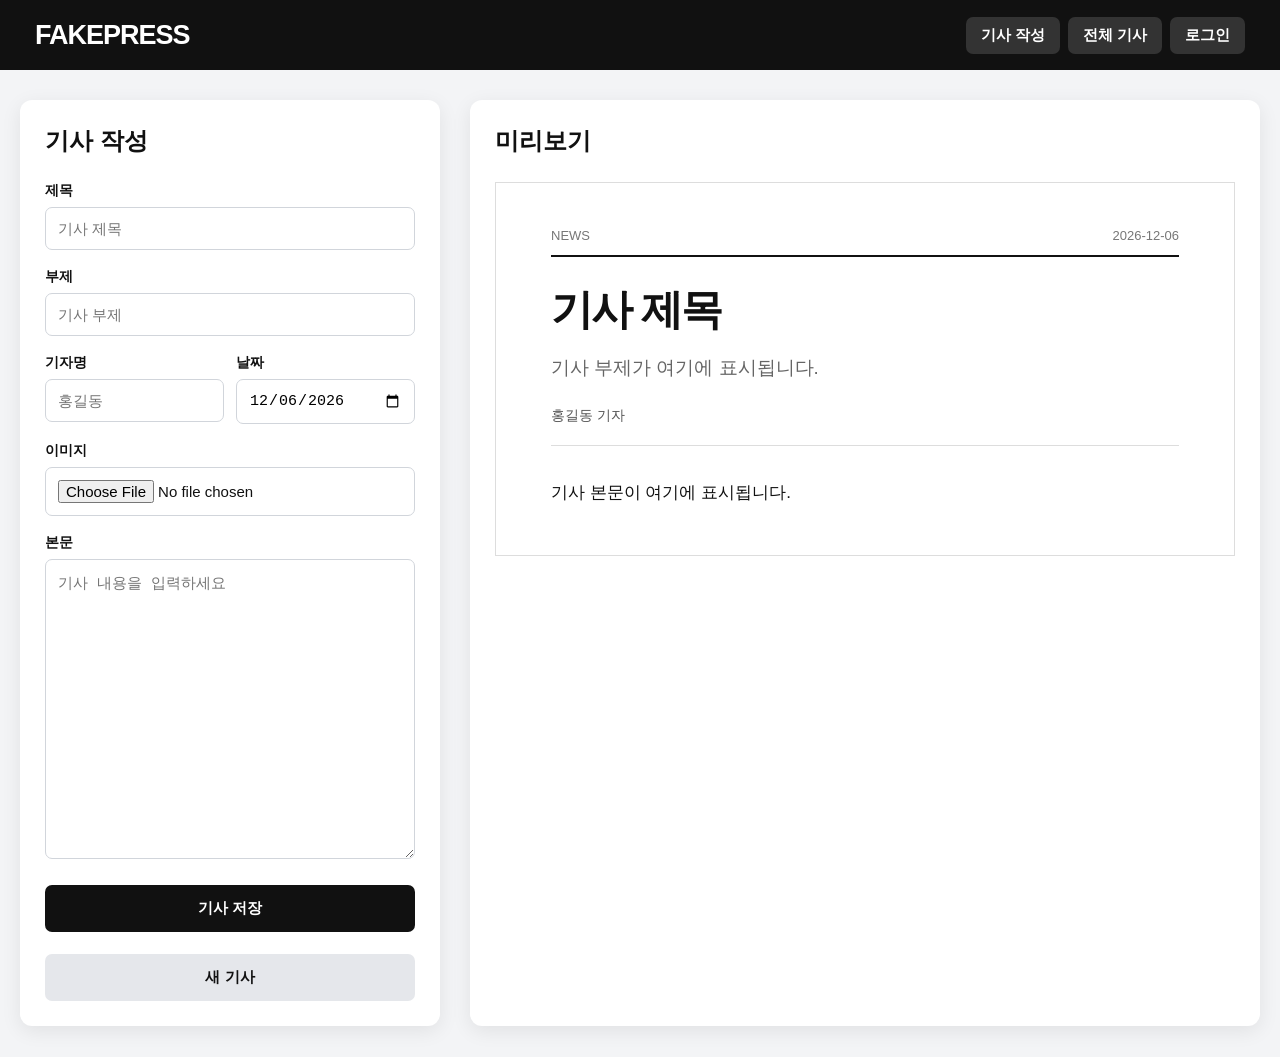
==== frontend/index.html @ 0c84606c "Initial FAKEPRESS" ====
<!DOCTYPE html>
<html lang="ko">

<head>

  <meta charset="UTF-8">

  <meta
    name="viewport"
    content="width=device-width, initial-scale=1.0"
  >

  <title>FAKEPRESS</title>

  <link
    rel="stylesheet"
    href="style.css"
  >

</head>


<body>


<header>

  <div class="logo">
    FAKEPRESS
  </div>


  <nav>

    <button onclick="showEditor()">
      기사 작성
    </button>

    <button onclick="showArticles()">
      전체 기사
    </button>

    <button
      onclick="showLogin()"
      id="loginButton"
    >
      로그인
    </button>

    <!-- 관리자에게만 표시 -->
    <button
      id="adminButton"
      onclick="location.href='admin.html'"
      style="display:none;"
    >
      관리자
    </button>

  </nav>

</header>


<main class="container">


  <!-- =========================
       로그인
  ========================== -->

  <section
    id="loginPage"
    hidden
  >

    <div class="login-box">

      <h2>
        FAKEPRESS 로그인
      </h2>


      <label>
        닉네임
      </label>

      <input
        id="loginNickname"
        type="text"
        placeholder="닉네임"
        maxlength="20"
      >


      <label>
        비밀번호
      </label>

      <input
        id="loginPassword"
        type="password"
        placeholder="비밀번호"
      >


      <button onclick="login()">
        로그인
      </button>


      <button
        class="secondary"
        onclick="registerUser()"
      >
        회원가입
      </button>

    </div>

  </section>


  <!-- =========================
       기사 작성
  ========================== -->

  <section id="editorPage">

    <div class="editor">

      <h2 id="editorTitle">
        기사 작성
      </h2>


      <label>
        제목
      </label>

      <input
        id="title"
        type="text"
        placeholder="기사 제목"
      >


      <label>
        부제
      </label>

      <input
        id="subtitle"
        type="text"
        placeholder="기사 부제"
      >


      <div class="row">

        <div>

          <label>
            기자명
          </label>

          <input
            id="author"
            type="text"
            placeholder="홍길동"
          >

        </div>


        <div>

          <label>
            날짜
          </label>

          <input
            id="date"
            type="date"
          >

        </div>

      </div>


      <label>
        이미지
      </label>

      <input
        id="image"
        type="file"
        accept="image/*"
      >


      <label>
        본문
      </label>

      <textarea
        id="content"
        placeholder="기사 내용을 입력하세요"
      ></textarea>


      <button onclick="saveArticle()">
        기사 저장
      </button>


      <button
        class="secondary"
        onclick="clearEditor()"
      >
        새 기사
      </button>

    </div>


    <!-- =========================
         미리보기
    ========================== -->

    <div class="preview-area">

      <h2>
        미리보기
      </h2>


      <article id="news">

        <div class="news-header">

          <span>
            NEWS
          </span>

          <span id="previewDate"></span>

        </div>


        <h1 id="previewTitle">
          기사 제목
        </h1>


        <h3 id="previewSubtitle">
          기사 부제가 여기에 표시됩니다.
        </h3>


        <div class="author">

          <span id="previewAuthor">
            홍길동 기자
          </span>

        </div>


        <img
          id="previewImage"
          class="news-image"
          hidden
        >


        <div
          id="previewContent"
          class="content"
        >
          기사 본문이 여기에 표시됩니다.
        </div>

      </article>

    </div>

  </section>


  <!-- =========================
       기사 목록
  ========================== -->

  <section
    id="articlesPage"
    hidden
  >

    <div class="articles-header">

      <h2>
        전체 기사
      </h2>


      <input
        id="search"
        type="text"
        placeholder="기사 검색..."
        oninput="searchArticles()"
      >

    </div>


    <div id="articleList"></div>

  </section>


  <!-- =========================
       기사 보기
  ========================== -->

  <section
    id="viewPage"
    hidden
  >

    <div class="view-top">

      <button
        class="back-button"
        onclick="showArticles()"
      >
        ← 전체 기사
      </button>


      <button
        class="edit-button"
        onclick="editCurrentArticle()"
      >
        기사 편집
      </button>

    </div>


    <article id="viewNews">

      <div class="news-header">

        <span>
          NEWS
        </span>

        <span id="viewDate"></span>

      </div>


      <h1 id="viewTitle"></h1>

      <h3 id="viewSubtitle"></h3>


      <div class="author">

        <span id="viewAuthor"></span>

      </div>


      <img
        id="viewImage"
        class="news-image"
        hidden
      >


      <div
        id="viewContent"
        class="content"
      ></div>

    </article>

  </section>


  <!-- =========================
       로그인 사용자
  ========================== -->

  <div
    id="userInfo"
    hidden
  >

    <span id="loggedInUser"></span>


    <button onclick="logout()">
      로그아웃
    </button>

  </div>


</main>


<script src="script.js"></script>

</body>

</html>
---- frontend/style.css ----
* {
  box-sizing: border-box;
}


body {

  margin: 0;

  background: #f3f4f6;

  color: #111;

  font-family:
    Arial,
    "Noto Sans KR",
    sans-serif;
}


[hidden] {
  display: none !important;
}


/* =========================
   HEADER
========================= */

header {

  height: 70px;

  background: #111;

  color: white;

  display: flex;

  align-items: center;

  padding: 0 35px;
}


.logo {

  font-size: 27px;

  font-weight: 900;

  letter-spacing: -1px;
}


nav {

  margin-left: auto;

  display: flex;

  flex-direction: row;

  align-items: center;

  gap: 8px;
}


nav button {

  width: auto;

  margin: 0;

  padding: 9px 15px;

  background: #333;

  color: white;

  white-space: nowrap;
}


nav button:hover {

  background: #555;
}


/* =========================
   CONTAINER
========================= */

.container {

  max-width: 1400px;

  margin: 30px auto;

  padding: 0 20px;
}


/* =========================
   LOGIN
========================= */

#loginPage {

  min-height: 500px;

  display: flex;

  justify-content: center;

  align-items: center;
}


#loginPage[hidden] {

  display: none !important;
}


.login-box {

  width: 400px;

  background: white;

  border-radius: 12px;

  padding: 35px;

  box-shadow:
    0 5px 20px
    rgba(0, 0, 0, 0.08);
}


.login-box h2 {

  margin-top: 0;

  margin-bottom: 25px;
}


.login-box button {

  margin-top: 15px;
}


/* =========================
   USER INFO
========================= */

#userInfo {

  position: fixed;

  top: 85px;

  right: 25px;

  background: white;

  padding: 10px 15px;

  border-radius: 8px;

  box-shadow:
    0 3px 12px
    rgba(0, 0, 0, 0.12);

  z-index: 10;

  display: flex;

  align-items: center;

  gap: 10px;
}


#userInfo[hidden] {

  display: none !important;
}


#userInfo button {

  width: auto;

  margin: 0;

  padding: 7px 12px;
}


/* =========================
   EDITOR
========================= */

#editorPage {

  display: grid;

  grid-template-columns: 420px 1fr;

  gap: 30px;
}


#editorPage[hidden] {

  display: none !important;
}


.editor,
.preview-area {

  background: white;

  border-radius: 12px;

  padding: 25px;

  box-shadow:
    0 5px 20px
    rgba(0, 0, 0, 0.08);
}


.editor h2,
.preview-area h2 {

  margin-top: 0;

  margin-bottom: 25px;
}


label {

  display: block;

  font-size: 14px;

  font-weight: bold;

  margin: 18px 0 7px;
}


input,
textarea {

  width: 100%;

  border: 1px solid #d1d5db;

  border-radius: 7px;

  padding: 12px;

  font-size: 15px;

  outline: none;
}


input:focus,
textarea:focus {

  border-color: #111;
}


textarea {

  height: 300px;

  resize: vertical;

  line-height: 1.7;
}


.row {

  display: grid;

  grid-template-columns: 1fr 1fr;

  gap: 12px;
}


button {

  width: 100%;

  margin-top: 22px;

  padding: 14px;

  border: 0;

  border-radius: 7px;

  background: #111;

  color: white;

  font-size: 15px;

  font-weight: bold;

  cursor: pointer;
}


button:hover {

  background: #333;
}


.secondary {

  background: #e5e7eb;

  color: #111;
}


.secondary:hover {

  background: #d1d5db;
}


/* =========================
   NEWS
========================= */

#news,
#viewNews {

  background: white;

  max-width: 850px;

  margin: auto;

  padding: 45px 55px;

  border: 1px solid #ddd;
}


.news-header {

  display: flex;

  justify-content: space-between;

  padding-bottom: 12px;

  border-bottom: 2px solid #111;

  font-size: 13px;

  color: #777;
}


#previewTitle,
#viewTitle {

  font-size: 42px;

  line-height: 1.2;

  margin: 28px 0 12px;

  letter-spacing: -2px;
}


#previewSubtitle,
#viewSubtitle {

  color: #666;

  font-weight: normal;

  line-height: 1.5;

  margin-bottom: 25px;
}


.author {

  padding-bottom: 20px;

  border-bottom: 1px solid #ddd;

  font-size: 14px;

  color: #555;
}


.news-image {

  width: 100%;

  max-height: 500px;

  object-fit: cover;

  margin-top: 25px;
}


.content {

  margin-top: 30px;

  font-size: 17px;

  line-height: 2;

  white-space: pre-wrap;
}


/* =========================
   ARTICLES
========================= */

.articles-header {

  display: flex;

  align-items: center;

  justify-content: space-between;

  gap: 20px;

  margin-bottom: 25px;
}


.articles-header h2 {

  margin: 0;
}


.articles-header input {

  width: 300px;
}


#articleList {

  display: grid;

  grid-template-columns:
    repeat(3, 1fr);

  gap: 20px;
}


.article-card {

  background: white;

  border: 1px solid #ddd;

  border-radius: 10px;

  overflow: hidden;

  cursor: pointer;

  transition: 0.15s;
}


.article-card:hover {

  transform: translateY(-3px);

  box-shadow:
    0 8px 20px
    rgba(0, 0, 0, 0.1);
}


.article-card img {

  width: 100%;

  height: 180px;

  object-fit: cover;
}


.article-info {

  padding: 18px;
}


.article-date {

  color: #888;

  font-size: 12px;

  margin-bottom: 8px;
}


.article-info h2 {

  margin: 0 0 8px;

  font-size: 21px;

  line-height: 1.35;
}


.article-info p {

  color: #666;

  margin: 0 0 15px;

  line-height: 1.5;
}


.article-info span {

  font-size: 13px;

  color: #555;
}


.empty {

  padding: 80px 20px;

  text-align: center;

  color: #888;

  background: white;

  border-radius: 10px;
}


/* =========================
   VIEW
========================= */

.view-top {

  max-width: 850px;

  margin: 0 auto 15px;

  display: flex;

  justify-content: space-between;

  gap: 10px;
}


.view-top button {

  width: auto;

  margin: 0;
}


.back-button {

  background: #e5e7eb;

  color: #111;
}


.back-button:hover {

  background: #d1d5db;
}


.edit-button {

  background: #111;
}


/* =========================
   MOBILE
========================= */

@media (max-width: 900px) {

  #editorPage {

    grid-template-columns: 1fr;

  }


  #previewTitle,
  #viewTitle {

    font-size: 30px;

  }


  #news,
  #viewNews {

    padding: 30px;

  }


  #articleList {

    grid-template-columns: 1fr;

  }


  .articles-header {

    align-items: stretch;

    flex-direction: column;

  }


  .articles-header input {

    width: 100%;

  }


  .login-box {

    width: 100%;

    max-width: 400px;

  }

}
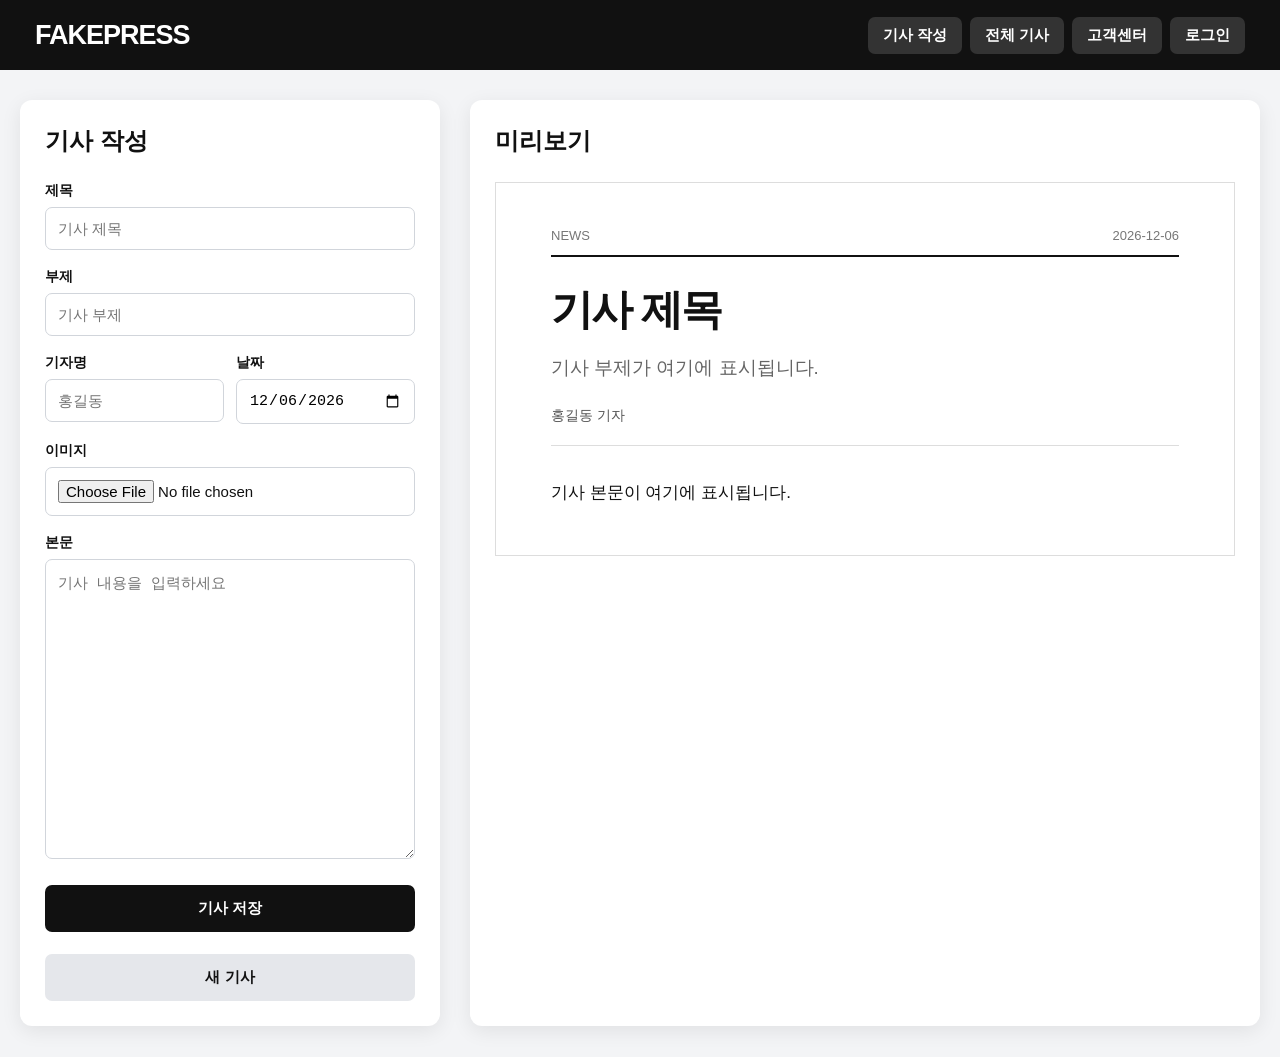
==== commit b10f3b89: "Add HELPDESK customer support link" ====
--- a/frontend/index.html
+++ b/frontend/index.html
@@ -2,42 +2,30 @@
 <html lang="ko">
 
 <head>
-
   <meta charset="UTF-8">
-
-  <meta
-    name="viewport"
-    content="width=device-width, initial-scale=1.0"
-  >
-
+  <meta name="viewport" content="width=device-width, initial-scale=1.0">
   <title>FAKEPRESS</title>
-
-  <link
-    rel="stylesheet"
-    href="style.css"
-  >
-
+  <link rel="stylesheet" href="style.css">
 </head>
 
-
 <body>
 
-
 <header>
-
   <div class="logo">
     FAKEPRESS
   </div>
 
-
   <nav>
-
     <button onclick="showEditor()">
       기사 작성
     </button>
 
     <button onclick="showArticles()">
       전체 기사
+    </button>
+
+    <button onclick="window.open('https://oneid-helpdesk.onrender.com/?service=FAKEPRESS', '_blank')">
+      고객센터
     </button>
 
     <button
@@ -55,142 +43,79 @@
     >
       관리자
     </button>
-
   </nav>
-
 </header>
 
-
 <main class="container">
 
-
-  <!-- =========================
-       로그인
-  ========================== -->
-
-  <section
-    id="loginPage"
-    hidden
-  >
-
+  <!-- 로그인 -->
+  <section id="loginPage" hidden>
     <div class="login-box">
-
-      <h2>
-        FAKEPRESS 로그인
-      </h2>
-
-
-      <label>
-        닉네임
-      </label>
-
-      <input
-        id="loginNickname"
-        type="text"
-        placeholder="닉네임"
-        maxlength="20"
-      >
-
-
-      <label>
-        비밀번호
-      </label>
-
-      <input
-        id="loginPassword"
-        type="password"
-        placeholder="비밀번호"
-      >
-
-
-      <button onclick="login()">
-        로그인
-      </button>
-
-
-      <button
-        class="secondary"
-        onclick="registerUser()"
-      >
-        회원가입
-      </button>
-
-    </div>
-
-  </section>
-
-
-  <!-- =========================
-       기사 작성
-  ========================== -->
-
+      <h2>FAKEPRESS 로그인</h2>
+
+      <p>공통 계정 ONEID로 로그인합니다.</p>
+      <button onclick="beginOneIDLogin()">ONEID로 로그인</button>
+      <section id="oneidMigrationPanel" hidden>
+        <hr>
+        <h3>기존 FAKEPRESS 계정 연결</h3>
+        <p>기존 기사와 계정을 이어 쓰려면 예전 FAKEPRESS 닉네임과 비밀번호를 한 번 입력하세요. 이 정보는 확인 후 저장하지 않습니다.</p>
+        <label>기존 닉네임</label>
+        <input id="legacyNickname" type="text" maxlength="20" autocomplete="username">
+        <label>기존 비밀번호</label>
+        <input id="legacyPassword" type="password" autocomplete="current-password">
+        <button class="secondary" onclick="linkLegacyAccount()">기존 계정 연결</button>
+        <button class="secondary" onclick="createOneIDSiteAccount()">새 FAKEPRESS 계정으로 시작</button>
+        <p id="oneidLoginStatus" role="status" aria-live="polite"></p>
+      </section>
+    </div>
+  </section>
+
+  <!-- 기사 작성 -->
   <section id="editorPage">
-
     <div class="editor">
 
       <h2 id="editorTitle">
         기사 작성
       </h2>
 
-
-      <label>
-        제목
-      </label>
-
+      <label>제목</label>
       <input
         id="title"
         type="text"
         placeholder="기사 제목"
       >
 
-
-      <label>
-        부제
-      </label>
-
+      <label>부제</label>
       <input
         id="subtitle"
         type="text"
         placeholder="기사 부제"
       >
 
-
       <div class="row">
 
         <div>
-
-          <label>
-            기자명
-          </label>
+          <label>기자명</label>
 
           <input
             id="author"
             type="text"
             placeholder="홍길동"
           >
-
-        </div>
-
+        </div>
 
         <div>
-
-          <label>
-            날짜
-          </label>
+          <label>날짜</label>
 
           <input
             id="date"
             type="date"
           >
-
         </div>
 
       </div>
 
-
-      <label>
-        이미지
-      </label>
+      <label>이미지</label>
 
       <input
         id="image"
@@ -198,21 +123,16 @@
         accept="image/*"
       >
 
-
-      <label>
-        본문
-      </label>
+      <label>본문</label>
 
       <textarea
         id="content"
         placeholder="기사 내용을 입력하세요"
       ></textarea>
 
-
       <button onclick="saveArticle()">
         기사 저장
       </button>
-
 
       <button
         class="secondary"
@@ -223,49 +143,30 @@
 
     </div>
 
-
-    <!-- =========================
-         미리보기
-    ========================== -->
-
     <div class="preview-area">
 
-      <h2>
-        미리보기
-      </h2>
-
+      <h2>미리보기</h2>
 
       <article id="news">
 
         <div class="news-header">
-
-          <span>
-            NEWS
-          </span>
-
+          <span>NEWS</span>
           <span id="previewDate"></span>
-
-        </div>
-
+        </div>
 
         <h1 id="previewTitle">
           기사 제목
         </h1>
 
-
         <h3 id="previewSubtitle">
           기사 부제가 여기에 표시됩니다.
         </h3>
 
-
         <div class="author">
-
           <span id="previewAuthor">
             홍길동 기자
           </span>
-
-        </div>
-
+        </div>
 
         <img
           id="previewImage"
@@ -273,7 +174,6 @@
           hidden
         >
 
-
         <div
           id="previewContent"
           class="content"
@@ -287,11 +187,7 @@
 
   </section>
 
-
-  <!-- =========================
-       기사 목록
-  ========================== -->
-
+  <!-- 기사 목록 -->
   <section
     id="articlesPage"
     hidden
@@ -299,10 +195,7 @@
 
     <div class="articles-header">
 
-      <h2>
-        전체 기사
-      </h2>
-
+      <h2>전체 기사</h2>
 
       <input
         id="search"
@@ -313,16 +206,11 @@
 
     </div>
 
-
     <div id="articleList"></div>
 
   </section>
 
-
-  <!-- =========================
-       기사 보기
-  ========================== -->
-
+  <!-- 기사 보기 -->
   <section
     id="viewPage"
     hidden
@@ -337,7 +225,6 @@
         ← 전체 기사
       </button>
 
-
       <button
         class="edit-button"
         onclick="editCurrentArticle()"
@@ -347,31 +234,20 @@
 
     </div>
 
-
     <article id="viewNews">
 
       <div class="news-header">
-
-        <span>
-          NEWS
-        </span>
-
+        <span>NEWS</span>
         <span id="viewDate"></span>
-
       </div>
 
-
       <h1 id="viewTitle"></h1>
 
       <h3 id="viewSubtitle"></h3>
 
-
       <div class="author">
-
         <span id="viewAuthor"></span>
-
       </div>
-
 
       <img
         id="viewImage"
@@ -379,7 +255,6 @@
         hidden
       >
 
-
       <div
         id="viewContent"
         class="content"
@@ -389,11 +264,7 @@
 
   </section>
 
-
-  <!-- =========================
-       로그인 사용자
-  ========================== -->
-
+  <!-- 로그인 사용자 -->
   <div
     id="userInfo"
     hidden
@@ -401,6 +272,7 @@
 
     <span id="loggedInUser"></span>
 
+    <button onclick="beginOneIDLogin()">ONEID 로그인</button>
 
     <button onclick="logout()">
       로그아웃
@@ -408,12 +280,11 @@
 
   </div>
 
-
 </main>
 
-
+<script src="api-config.js"></script>
+<script src="oneid-config.js"></script>
 <script src="script.js"></script>
 
 </body>
-
-</html>+</html>
